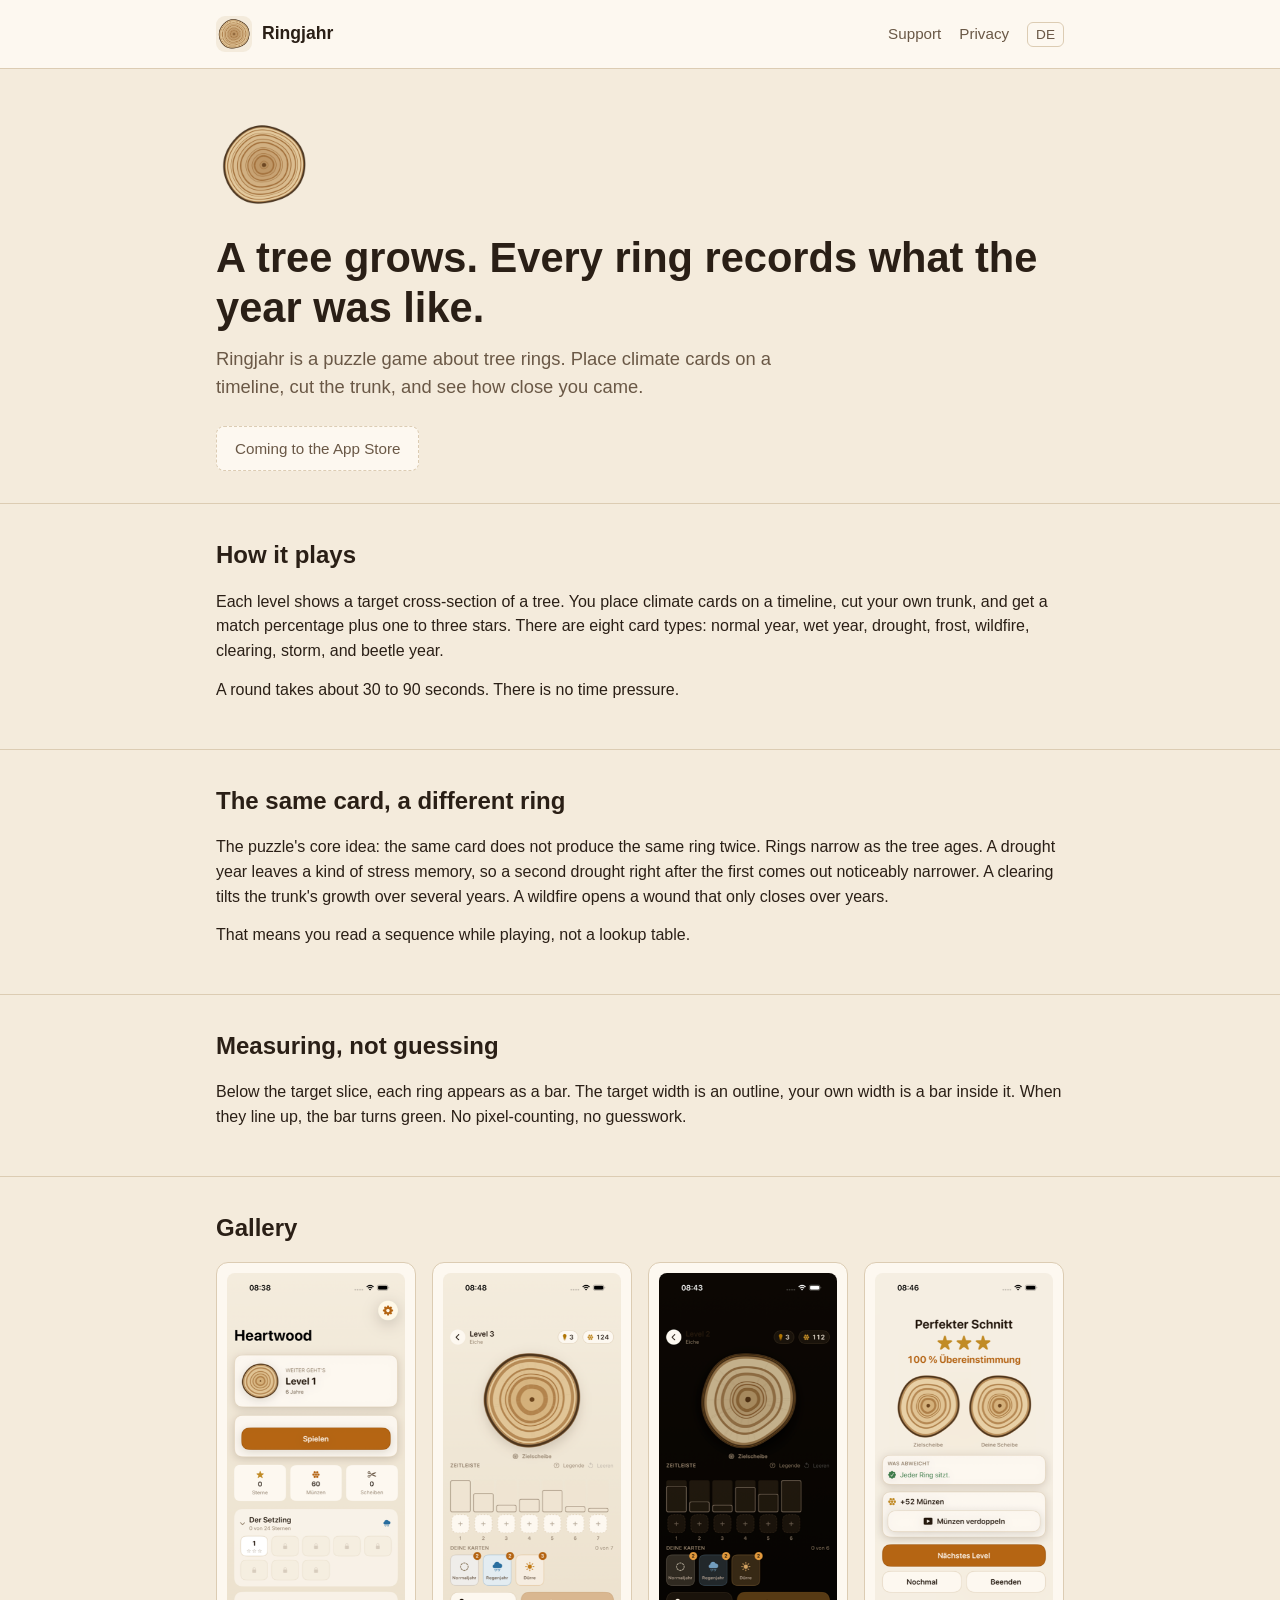
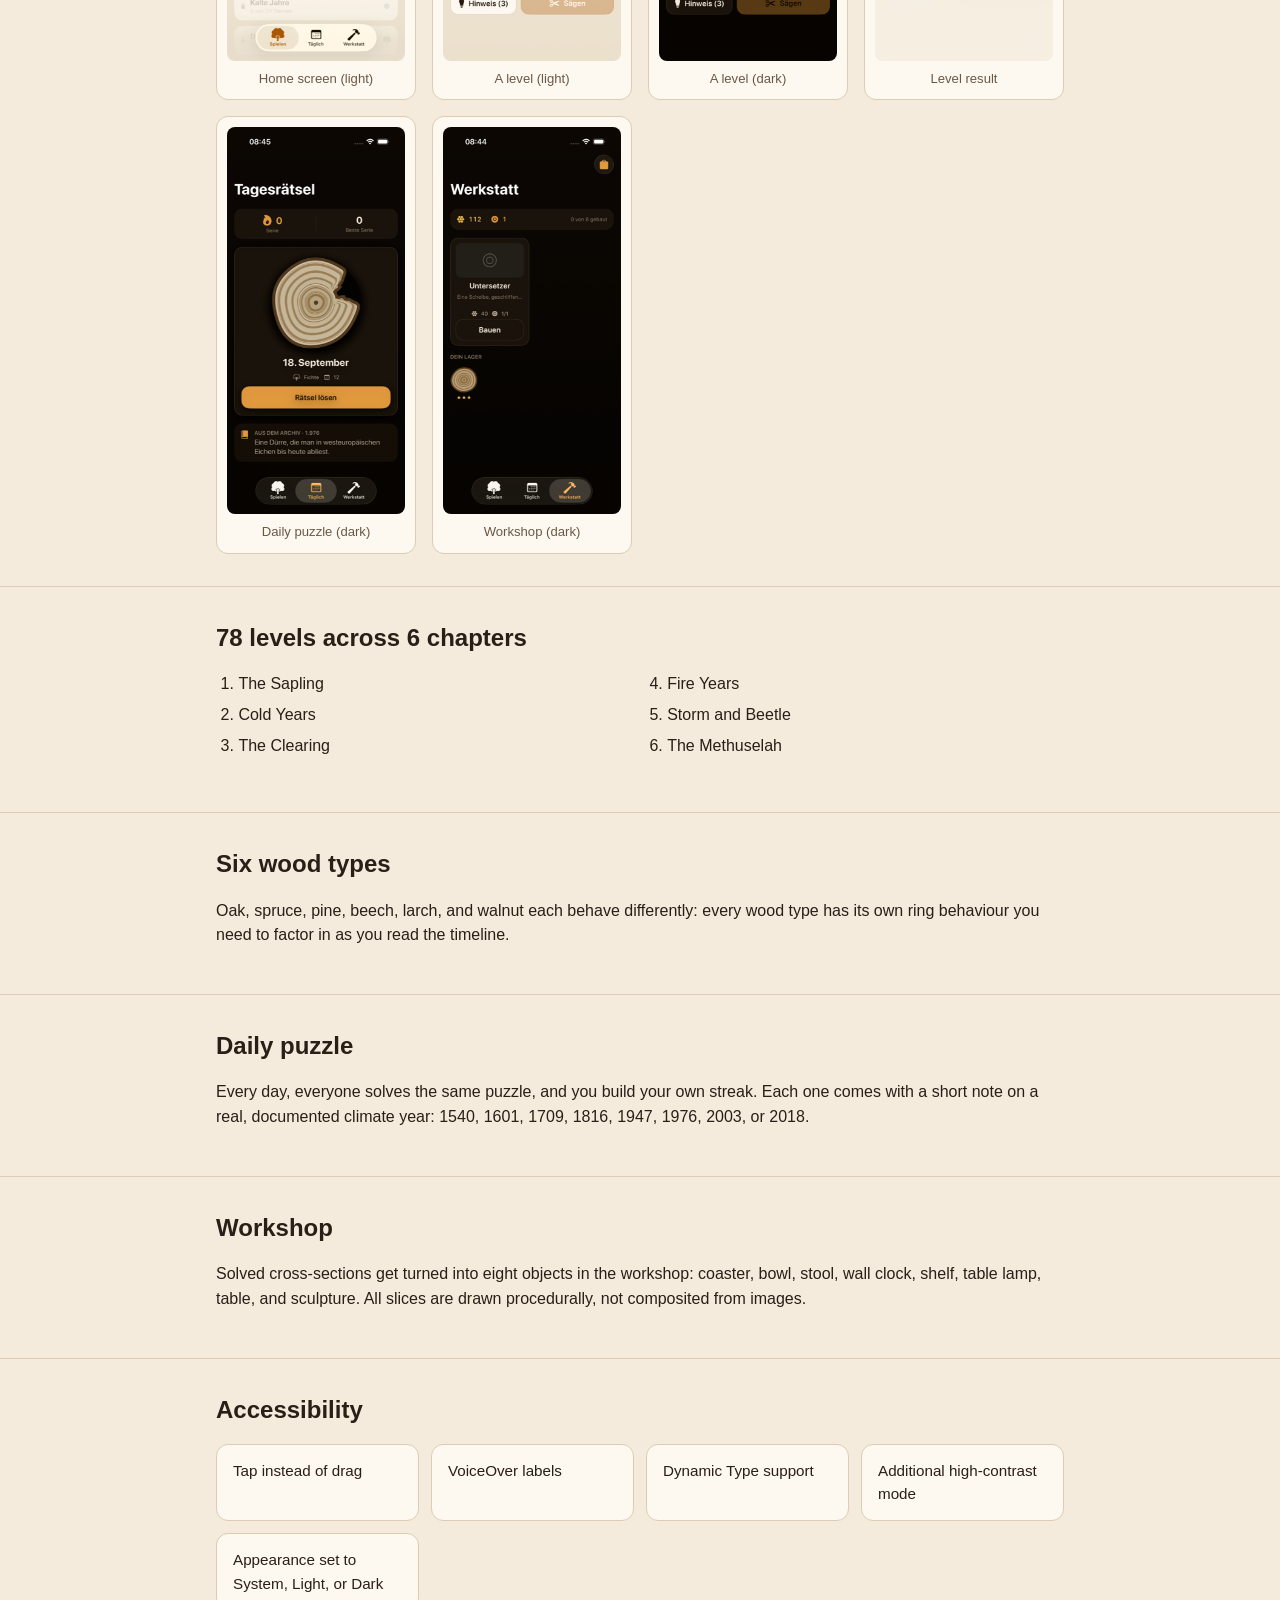
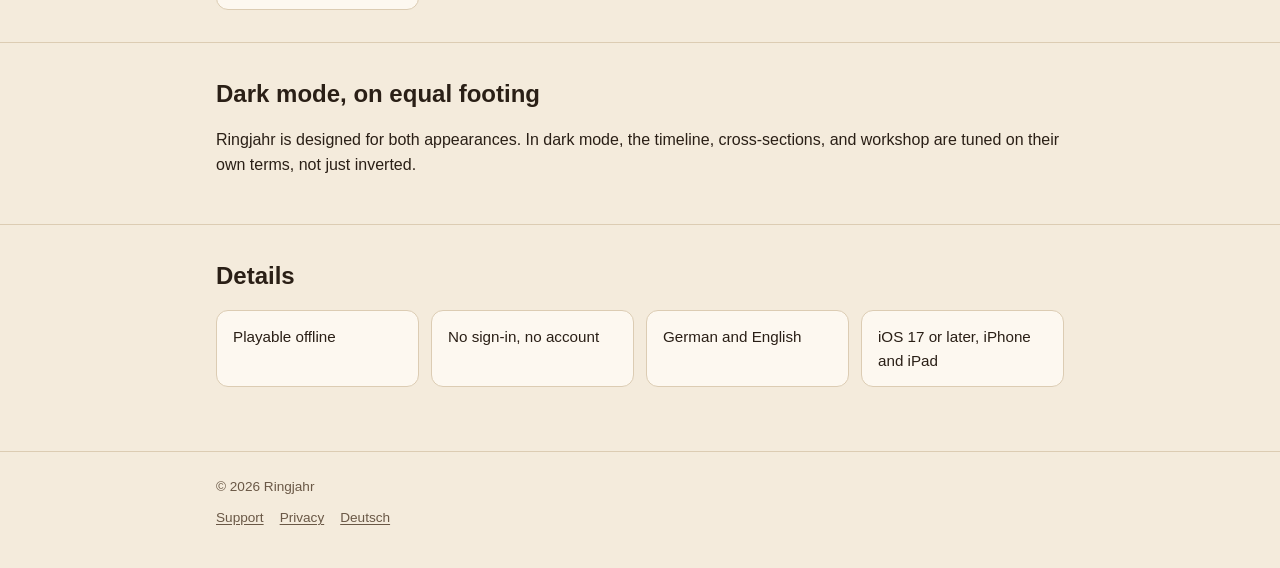
==== en/index.html @ 895d6e55 "Kanonische URLs auf die tatsächliche Domain GitHub Pages liefert dieses Projekt unter der für das Ko" ====
<!DOCTYPE html>
<html lang="en">
<head>
<meta charset="UTF-8">
<meta name="viewport" content="width=device-width, initial-scale=1">
<title>Ringjahr – a puzzle game about tree rings</title>
<meta name="description" content="Ringjahr is a quiet puzzle game for iPhone and iPad: place climate cards on a timeline, cut the trunk, and see how close you got to the target rings.">
<link rel="canonical" href="https://minh.systems/Ringjahr/en/">
<link rel="alternate" hreflang="en" href="https://minh.systems/Ringjahr/en/">
<link rel="alternate" hreflang="de" href="https://minh.systems/Ringjahr/">
<link rel="alternate" hreflang="x-default" href="https://minh.systems/Ringjahr/">
<meta property="og:type" content="website">
<meta property="og:title" content="Ringjahr – a puzzle game about tree rings">
<meta property="og:description" content="Place climate cards on a timeline, cut the trunk, match the rings. 78 levels, 6 wood types, no time pressure.">
<meta property="og:url" content="https://minh.systems/Ringjahr/en/">
<meta property="og:image" content="https://minh.systems/Ringjahr/assets/icon.png">
<meta property="og:locale" content="en_US">
<link rel="icon" href="../assets/icon.png">
<link rel="stylesheet" href="../styles.css">
</head>
<body>
<header class="site-header">
  <div class="container">
    <a class="brand" href="index.html">
      <img src="../assets/icon.png" alt="" width="36" height="36">
      Ringjahr
    </a>
    <nav class="main-nav">
      <a href="support.html">Support</a>
      <a href="privacy.html">Privacy</a>
      <span class="lang-switch"><a href="../index.html">DE</a></span>
    </nav>
  </div>
</header>

<main>
  <section class="hero">
    <div class="container">
      <img class="hero-icon" src="../assets/icon.png" alt="Ringjahr app icon" width="96" height="96">
      <h1>A tree grows. Every ring records what the year was like.</h1>
      <p class="tagline">Ringjahr is a puzzle game about tree rings. Place climate cards on a timeline, cut the trunk, and see how close you came.</p>
      <span class="store-badge-pending">Coming to the App Store</span>
    </div>
  </section>

  <section>
    <div class="container">
      <h2>How it plays</h2>
      <p>Each level shows a target cross-section of a tree. You place climate cards on a timeline, cut your own trunk, and get a match percentage plus one to three stars. There are eight card types: normal year, wet year, drought, frost, wildfire, clearing, storm, and beetle year.</p>
      <p>A round takes about 30 to 90 seconds. There is no time pressure.</p>
    </div>
  </section>

  <section>
    <div class="container">
      <h2>The same card, a different ring</h2>
      <p>The puzzle's core idea: the same card does not produce the same ring twice. Rings narrow as the tree ages. A drought year leaves a kind of stress memory, so a second drought right after the first comes out noticeably narrower. A clearing tilts the trunk's growth over several years. A wildfire opens a wound that only closes over years.</p>
      <p>That means you read a sequence while playing, not a lookup table.</p>
    </div>
  </section>

  <section>
    <div class="container">
      <h2>Measuring, not guessing</h2>
      <p>Below the target slice, each ring appears as a bar. The target width is an outline, your own width is a bar inside it. When they line up, the bar turns green. No pixel-counting, no guesswork.</p>
    </div>
  </section>

  <section>
    <div class="container">
      <h2>Gallery</h2>
      <div class="gallery">
        <figure>
          <img src="../assets/screen-home-light.png" alt="Ringjahr home screen in light appearance, showing the chapter overview" loading="lazy">
          <figcaption>Home screen (light)</figcaption>
        </figure>
        <figure>
          <img src="../assets/screen-game-light.png" alt="Gameplay screen in light appearance: target slice and timeline with climate cards" loading="lazy">
          <figcaption>A level (light)</figcaption>
        </figure>
        <figure>
          <img src="../assets/screen-game-dark.png" alt="The same gameplay screen in dark appearance" loading="lazy">
          <figcaption>A level (dark)</figcaption>
        </figure>
        <figure>
          <img src="../assets/screen-result-light.png" alt="Result screen showing match percentage and stars" loading="lazy">
          <figcaption>Level result</figcaption>
        </figure>
        <figure>
          <img src="../assets/screen-daily-dark.png" alt="Daily puzzle screen in dark appearance with streak counter" loading="lazy">
          <figcaption>Daily puzzle (dark)</figcaption>
        </figure>
        <figure>
          <img src="../assets/screen-workshop-dark.png" alt="Workshop screen in dark appearance showing crafted wooden objects" loading="lazy">
          <figcaption>Workshop (dark)</figcaption>
        </figure>
      </div>
    </div>
  </section>

  <section>
    <div class="container">
      <h2>78 levels across 6 chapters</h2>
      <ol class="chapter-list">
        <li>The Sapling</li>
        <li>Cold Years</li>
        <li>The Clearing</li>
        <li>Fire Years</li>
        <li>Storm and Beetle</li>
        <li>The Methuselah</li>
      </ol>
    </div>
  </section>

  <section>
    <div class="container">
      <h2>Six wood types</h2>
      <p>Oak, spruce, pine, beech, larch, and walnut each behave differently: every wood type has its own ring behaviour you need to factor in as you read the timeline.</p>
    </div>
  </section>

  <section>
    <div class="container">
      <h2>Daily puzzle</h2>
      <p>Every day, everyone solves the same puzzle, and you build your own streak. Each one comes with a short note on a real, documented climate year: 1540, 1601, 1709, 1816, 1947, 1976, 2003, or 2018.</p>
    </div>
  </section>

  <section>
    <div class="container">
      <h2>Workshop</h2>
      <p>Solved cross-sections get turned into eight objects in the workshop: coaster, bowl, stool, wall clock, shelf, table lamp, table, and sculpture. All slices are drawn procedurally, not composited from images.</p>
    </div>
  </section>

  <section>
    <div class="container">
      <h2>Accessibility</h2>
      <ul class="card-list">
        <li>Tap instead of drag</li>
        <li>VoiceOver labels</li>
        <li>Dynamic Type support</li>
        <li>Additional high-contrast mode</li>
        <li>Appearance set to System, Light, or Dark</li>
      </ul>
    </div>
  </section>

  <section>
    <div class="container">
      <h2>Dark mode, on equal footing</h2>
      <p>Ringjahr is designed for both appearances. In dark mode, the timeline, cross-sections, and workshop are tuned on their own terms, not just inverted.</p>
    </div>
  </section>

  <section>
    <div class="container">
      <h2>Details</h2>
      <ul class="card-list">
        <li>Playable offline</li>
        <li>No sign-in, no account</li>
        <li>German and English</li>
        <li>iOS 17 or later, iPhone and iPad</li>
      </ul>
    </div>
  </section>
</main>

<footer class="site-footer">
  <div class="container">
    <div>© 2026 Ringjahr</div>
    <nav>
      <a href="support.html">Support</a>
      <a href="privacy.html">Privacy</a>
      <a href="../index.html">Deutsch</a>
    </nav>
  </div>
</footer>
</body>
</html>
---- styles.css ----
/* Ringjahr – gemeinsames Stylesheet für alle Sprachfassungen */

:root {
  --color-bg: #F4EBDC;
  --color-surface: #FDF8F0;
  --color-text: #2A1F16;
  --color-text-secondary: #6A5846;
  --color-accent: #B4651A;
  --color-border: #DCCCB3;

  --font-sans: -apple-system, BlinkMacSystemFont, "Segoe UI", Roboto, sans-serif;
  --max-width: 880px;
  --radius: 12px;
}

@media (prefers-color-scheme: dark) {
  :root {
    --color-bg: #14100B;
    --color-surface: #201A13;
    --color-text: #F3E9DA;
    --color-text-secondary: #B5A392;
    --color-accent: #E0983F;
    --color-border: #3B3025;
  }
}

* {
  box-sizing: border-box;
}

html {
  -webkit-text-size-adjust: 100%;
}

body {
  margin: 0;
  padding: 0;
  background-color: var(--color-bg);
  color: var(--color-text);
  font-family: var(--font-sans);
  line-height: 1.55;
  overflow-x: hidden;
}

img {
  max-width: 100%;
  display: block;
}

a {
  color: var(--color-accent);
  text-decoration: underline;
  text-underline-offset: 2px;
}

a:hover {
  text-decoration: none;
}

.container {
  max-width: var(--max-width);
  margin: 0 auto;
  padding: 0 16px;
}

/* Kopfzeile */

.site-header {
  border-bottom: 1px solid var(--color-border);
  background-color: var(--color-surface);
}

.site-header .container {
  display: flex;
  align-items: center;
  justify-content: space-between;
  flex-wrap: wrap;
  gap: 12px;
  padding-top: 16px;
  padding-bottom: 16px;
}

.brand {
  display: flex;
  align-items: center;
  gap: 10px;
  text-decoration: none;
  color: var(--color-text);
  font-weight: 600;
  font-size: 1.1rem;
}

.brand img {
  width: 36px;
  height: 36px;
  border-radius: 9px;
}

.main-nav {
  display: flex;
  align-items: center;
  gap: 18px;
  flex-wrap: wrap;
  font-size: 0.95rem;
}

.main-nav a {
  color: var(--color-text-secondary);
  text-decoration: none;
}

.main-nav a:hover {
  color: var(--color-accent);
  text-decoration: underline;
}

.lang-switch a {
  color: var(--color-text-secondary);
  text-decoration: none;
  border: 1px solid var(--color-border);
  border-radius: 6px;
  padding: 4px 8px;
  font-size: 0.85rem;
}

.lang-switch a:hover {
  color: var(--color-accent);
  border-color: var(--color-accent);
}

/* Hero */

.hero {
  padding: 48px 0 32px;
}

.hero h1 {
  font-size: clamp(1.8rem, 5vw, 2.6rem);
  margin: 0 0 12px;
  line-height: 1.2;
}

.hero .tagline {
  font-size: 1.15rem;
  color: var(--color-text-secondary);
  margin: 0 0 24px;
  max-width: 60ch;
}

.hero-icon {
  width: 96px;
  height: 96px;
  border-radius: 22px;
  margin-bottom: 20px;
}

/* Badge / Platzhalter-Hinweis statt App-Store-Button */

.store-badge-pending {
  display: inline-block;
  padding: 10px 18px;
  border: 1px dashed var(--color-border);
  border-radius: 8px;
  color: var(--color-text-secondary);
  font-size: 0.95rem;
  background-color: var(--color-surface);
}

/* Abschnitte */

section {
  padding: 32px 0;
  border-top: 1px solid var(--color-border);
}

section:first-of-type {
  border-top: none;
}

h2 {
  font-size: 1.5rem;
  margin: 0 0 16px;
}

h3 {
  font-size: 1.1rem;
  margin: 0 0 8px;
}

p {
  margin: 0 0 14px;
}

/* Karten / Listen */

.card {
  background-color: var(--color-surface);
  border: 1px solid var(--color-border);
  border-radius: var(--radius);
  padding: 18px 20px;
}

.grid {
  display: grid;
  grid-template-columns: repeat(auto-fit, minmax(220px, 1fr));
  gap: 16px;
}

.card-list {
  list-style: none;
  margin: 0;
  padding: 0;
  display: grid;
  grid-template-columns: repeat(auto-fit, minmax(200px, 1fr));
  gap: 12px;
}

.card-list li {
  background-color: var(--color-surface);
  border: 1px solid var(--color-border);
  border-radius: var(--radius);
  padding: 14px 16px;
  font-size: 0.95rem;
}

.plain-list {
  padding-left: 1.2em;
}

.plain-list li {
  margin-bottom: 8px;
}

/* Galerie */

.gallery {
  display: grid;
  grid-template-columns: repeat(auto-fill, minmax(160px, 1fr));
  gap: 16px;
}

.gallery figure {
  margin: 0;
  background-color: var(--color-surface);
  border: 1px solid var(--color-border);
  border-radius: var(--radius);
  padding: 10px;
}

.gallery img {
  width: 100%;
  max-width: 280px;
  margin: 0 auto;
  border-radius: 8px;
}

.gallery figcaption {
  margin-top: 8px;
  font-size: 0.82rem;
  color: var(--color-text-secondary);
  text-align: center;
}

/* Kapitel-Liste */

.chapter-list {
  list-style: decimal;
  padding-left: 1.4em;
  columns: 2;
  column-gap: 32px;
}

.chapter-list li {
  margin-bottom: 6px;
  break-inside: avoid;
}

@media (max-width: 480px) {
  .chapter-list {
    columns: 1;
  }
}

/* Hinweisboxen */

.notice {
  background-color: var(--color-surface);
  border: 1px solid var(--color-accent);
  border-radius: var(--radius);
  padding: 14px 16px;
  font-size: 0.92rem;
  color: var(--color-text-secondary);
}

/* FAQ */

.faq-item {
  margin-bottom: 22px;
}

.faq-item h3 {
  color: var(--color-text);
}

/* Fußzeile */

.site-footer {
  border-top: 1px solid var(--color-border);
  margin-top: 32px;
  padding: 24px 0 40px;
  color: var(--color-text-secondary);
  font-size: 0.85rem;
}

.site-footer a {
  color: var(--color-text-secondary);
}

.site-footer nav {
  display: flex;
  gap: 16px;
  flex-wrap: wrap;
  margin-top: 10px;
}

/* Rechtstext-Seiten (Datenschutz, Support) */

.legal h2 {
  margin-top: 8px;
}

.legal section {
  padding: 24px 0;
}

.back-link {
  display: inline-block;
  margin-bottom: 24px;
  font-size: 0.9rem;
}

@media (max-width: 600px) {
  .hero {
    padding: 32px 0 24px;
  }
}
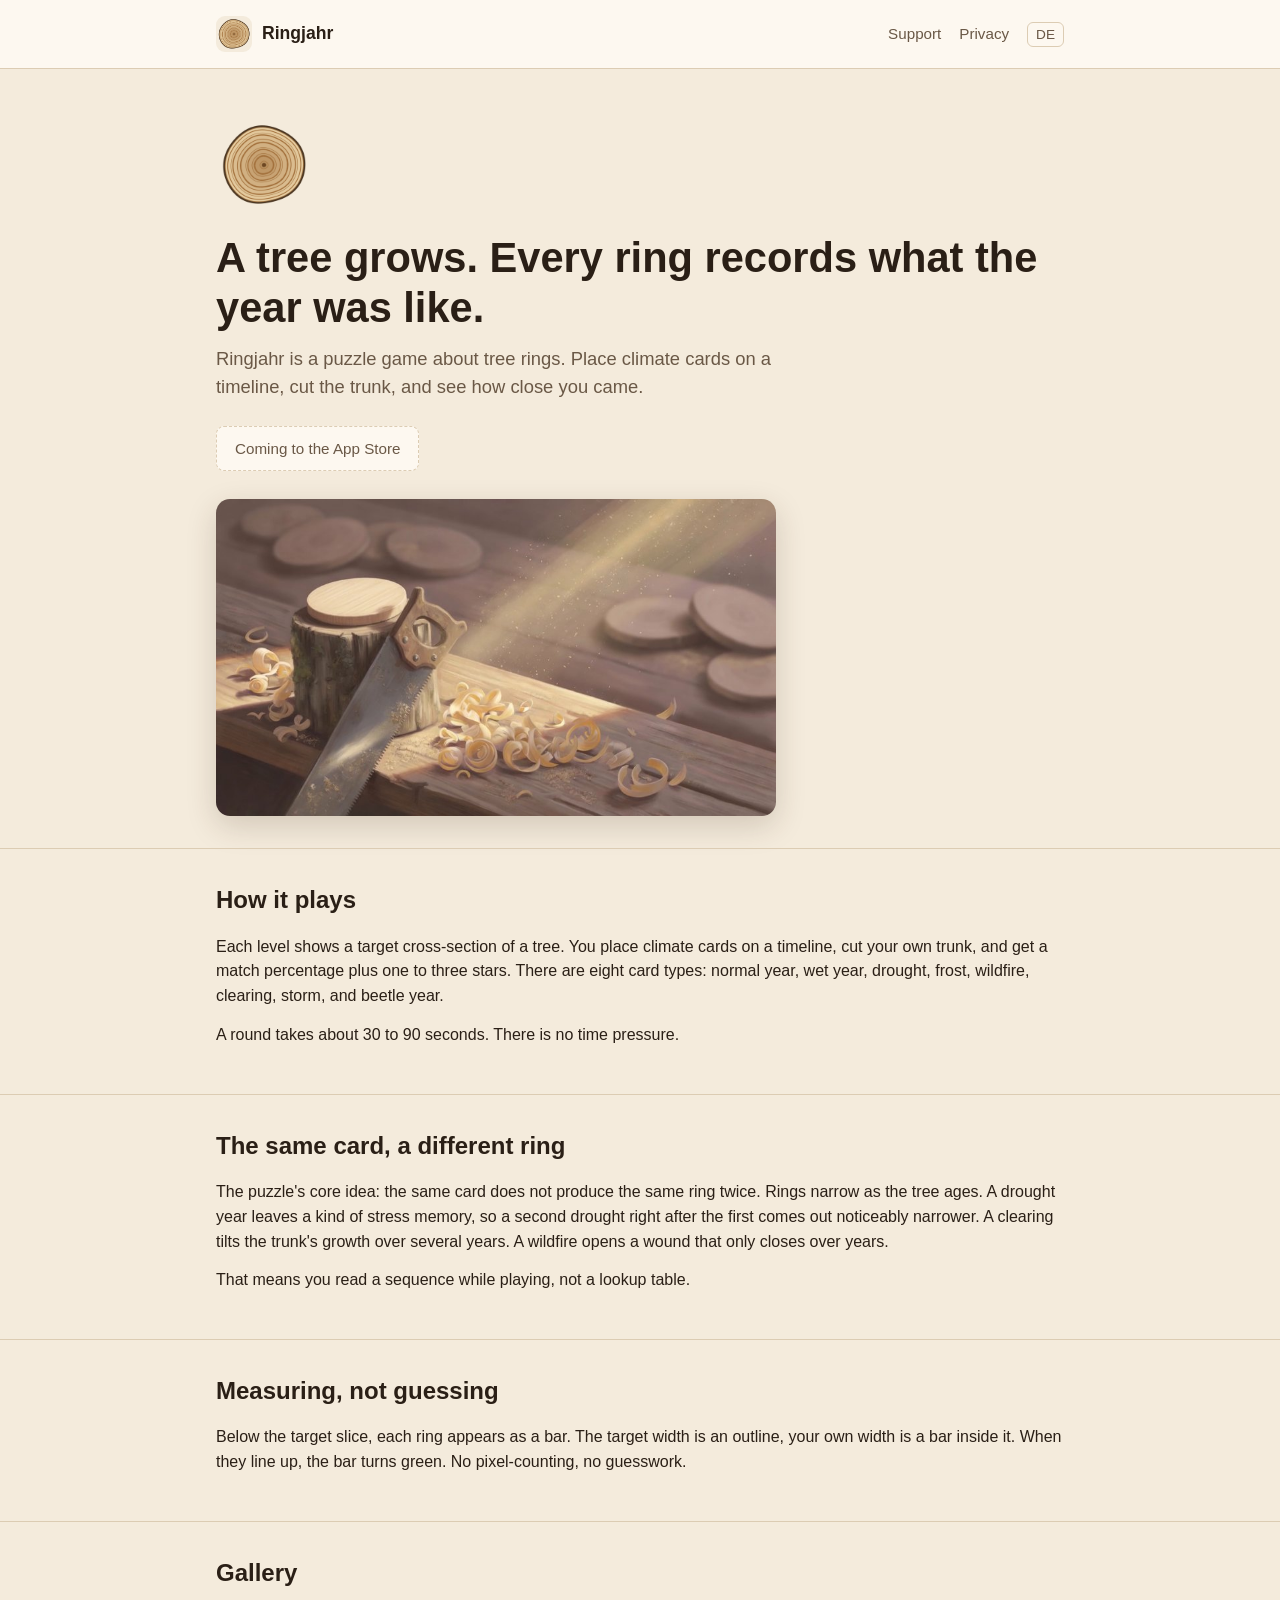
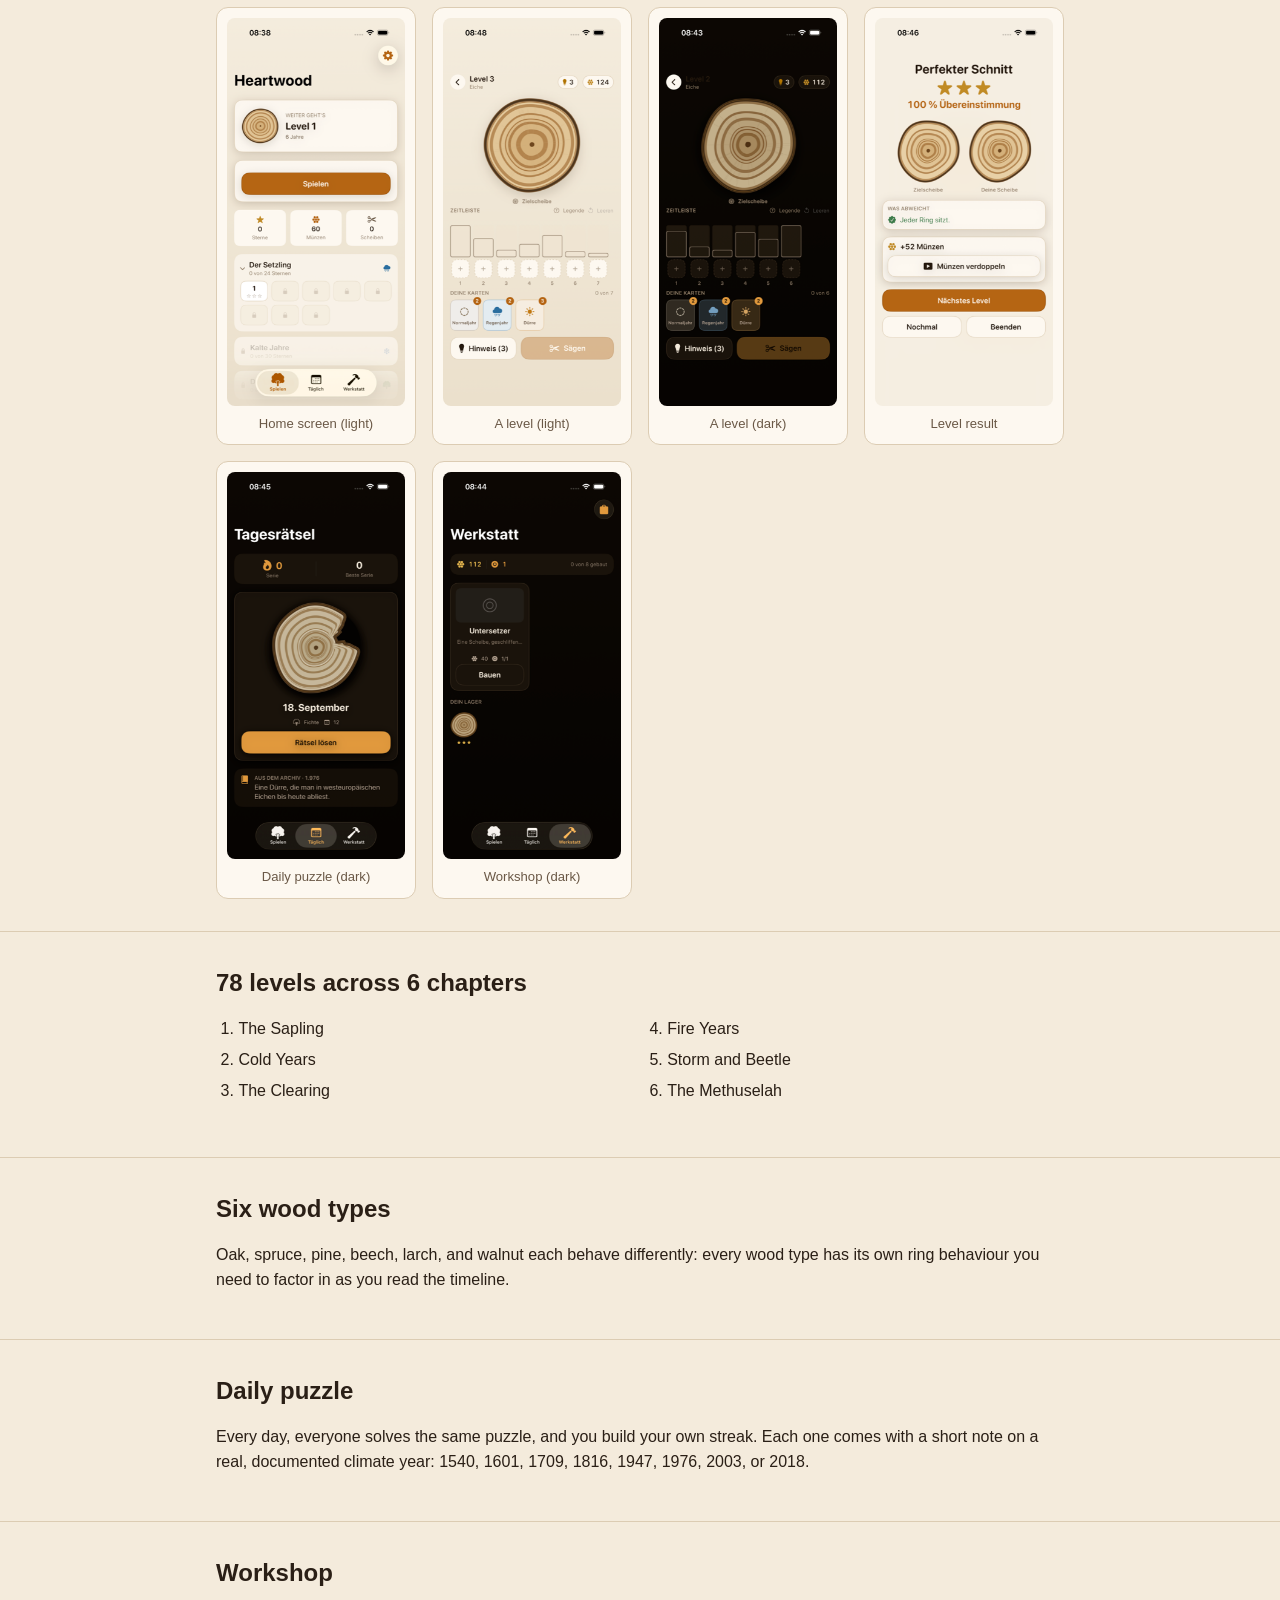
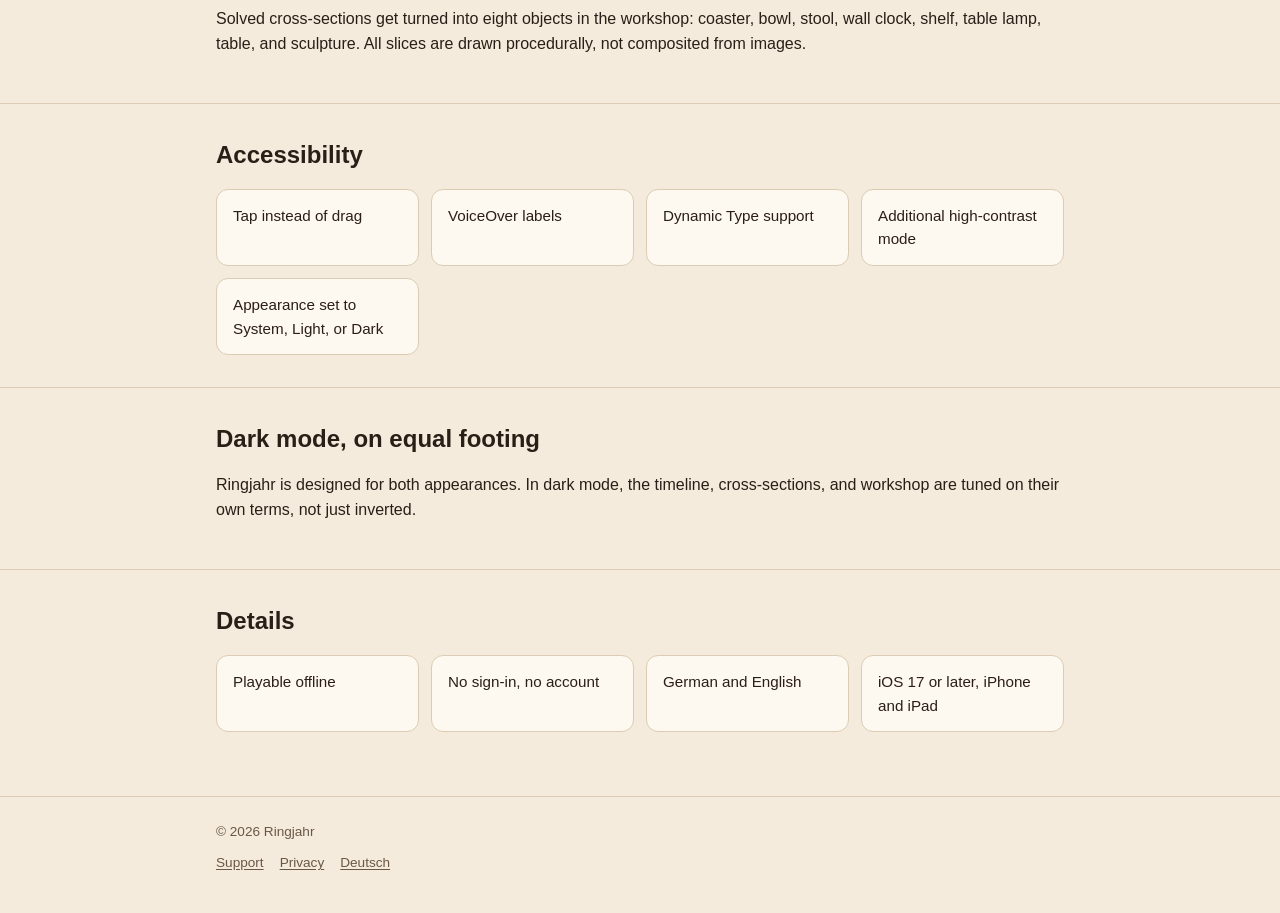
==== commit 2a83dba8: "Werkstatt-Loop im Kopfbereich" ====
--- a/en/index.html
+++ b/en/index.html
@@ -40,6 +40,11 @@
       <h1>A tree grows. Every ring records what the year was like.</h1>
       <p class="tagline">Ringjahr is a puzzle game about tree rings. Place climate cards on a timeline, cut the trunk, and see how close you came.</p>
       <span class="store-badge-pending">Coming to the App Store</span>
+      <figure class="hero-clip">
+        <video src="../assets/hero.mp4" poster="../assets/hero-poster.jpg"
+               autoplay muted loop playsinline preload="metadata"
+               aria-label="A hand saw resting against a short log on a workbench, with shavings and wood discs lying beside it."></video>
+      </figure>
     </div>
   </section>
 
--- a/styles.css
+++ b/styles.css
@@ -1,6 +1,7 @@
 /* Ringjahr – gemeinsames Stylesheet für alle Sprachfassungen */
 
 :root {
+  --hero-poster: url('assets/hero-poster.jpg');
   --color-bg: #F4EBDC;
   --color-surface: #FDF8F0;
   --color-text: #2A1F16;
@@ -154,6 +155,34 @@
   margin-bottom: 20px;
 }
 
+.hero-clip {
+  margin: 28px 0 0;
+  max-width: 560px;
+  border-radius: 14px;
+  overflow: hidden;
+  box-shadow: 0 10px 30px rgba(60, 40, 20, 0.18);
+}
+
+.hero-clip video {
+  display: block;
+  width: 100%;
+  height: auto;
+}
+
+/* A loop that plays itself is decoration, and decoration has to stop when the
+   reader has asked for less motion. The poster frame stays. */
+@media (prefers-reduced-motion: reduce) {
+  .hero-clip video {
+    display: none;
+  }
+
+  .hero-clip {
+    background-image: var(--hero-poster);
+    background-size: cover;
+    aspect-ratio: 848 / 480;
+  }
+}
+
 /* Badge / Platzhalter-Hinweis statt App-Store-Button */
 
 .store-badge-pending {
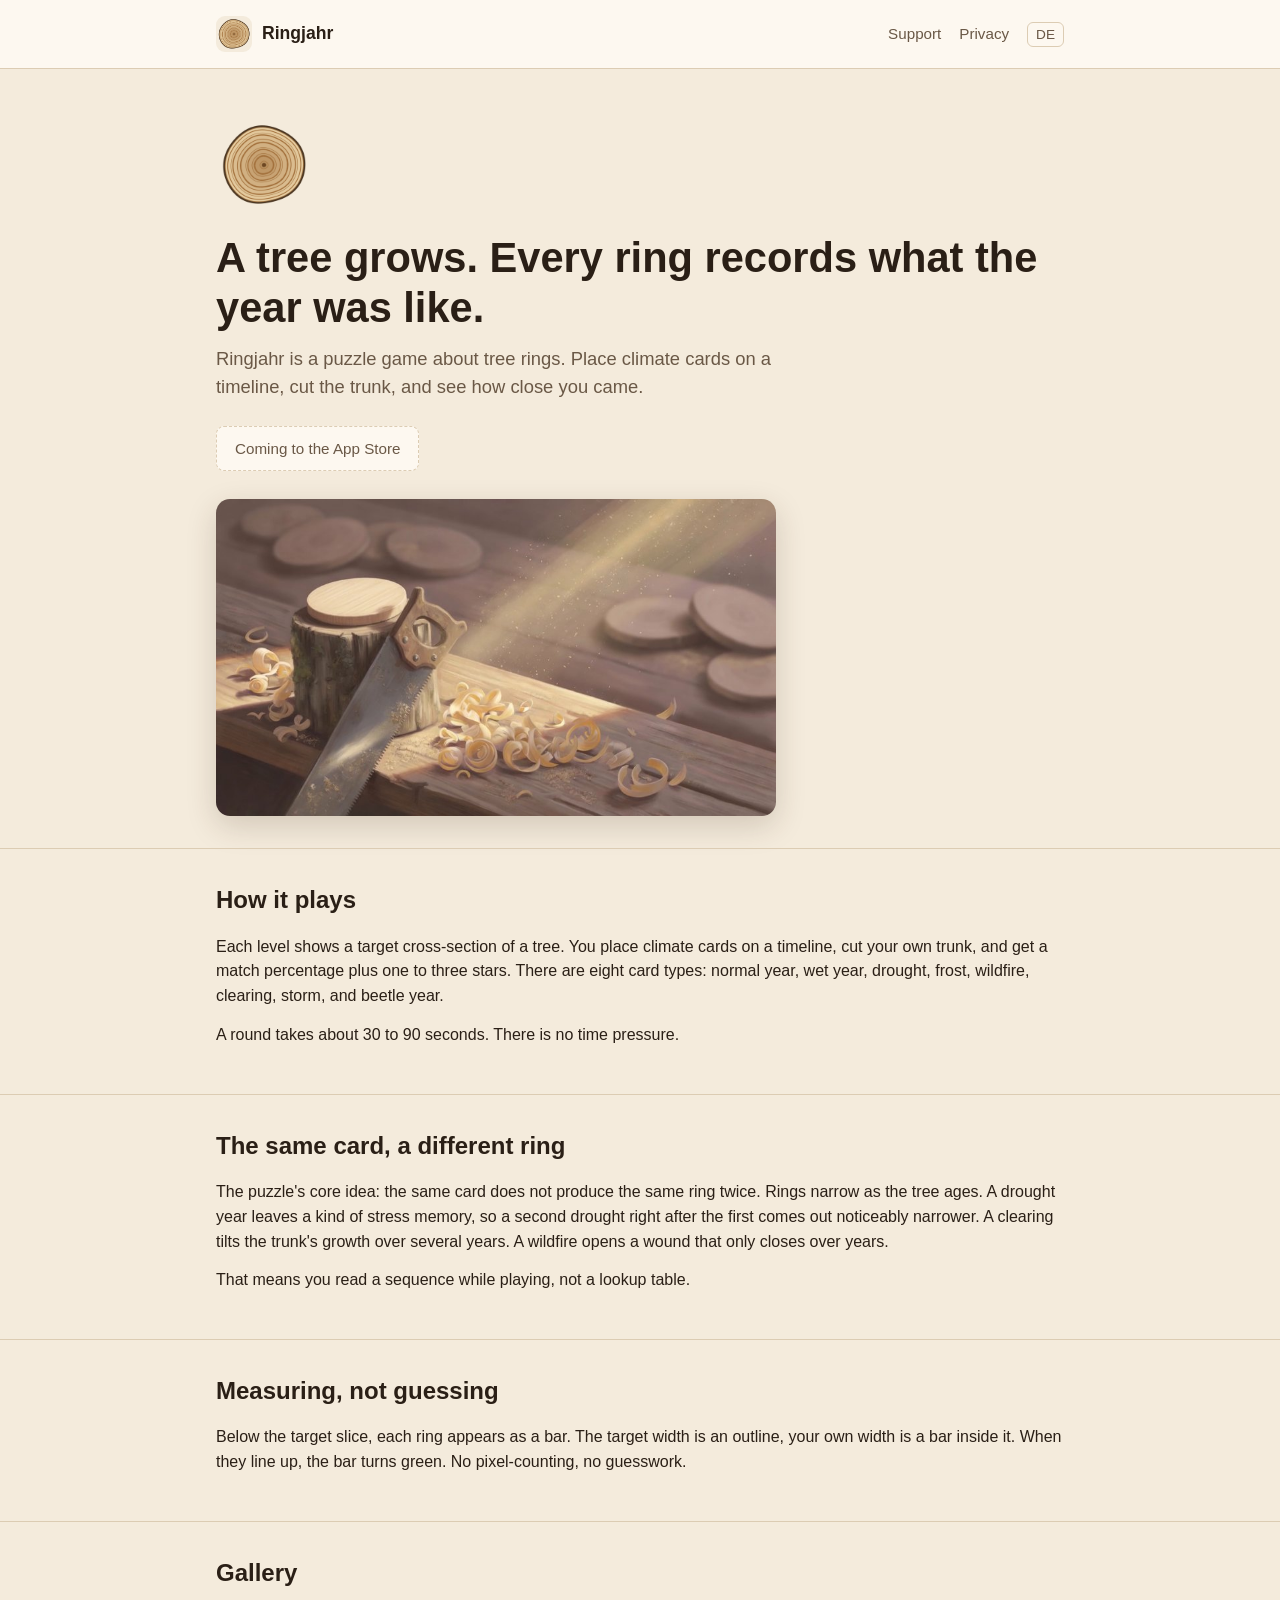
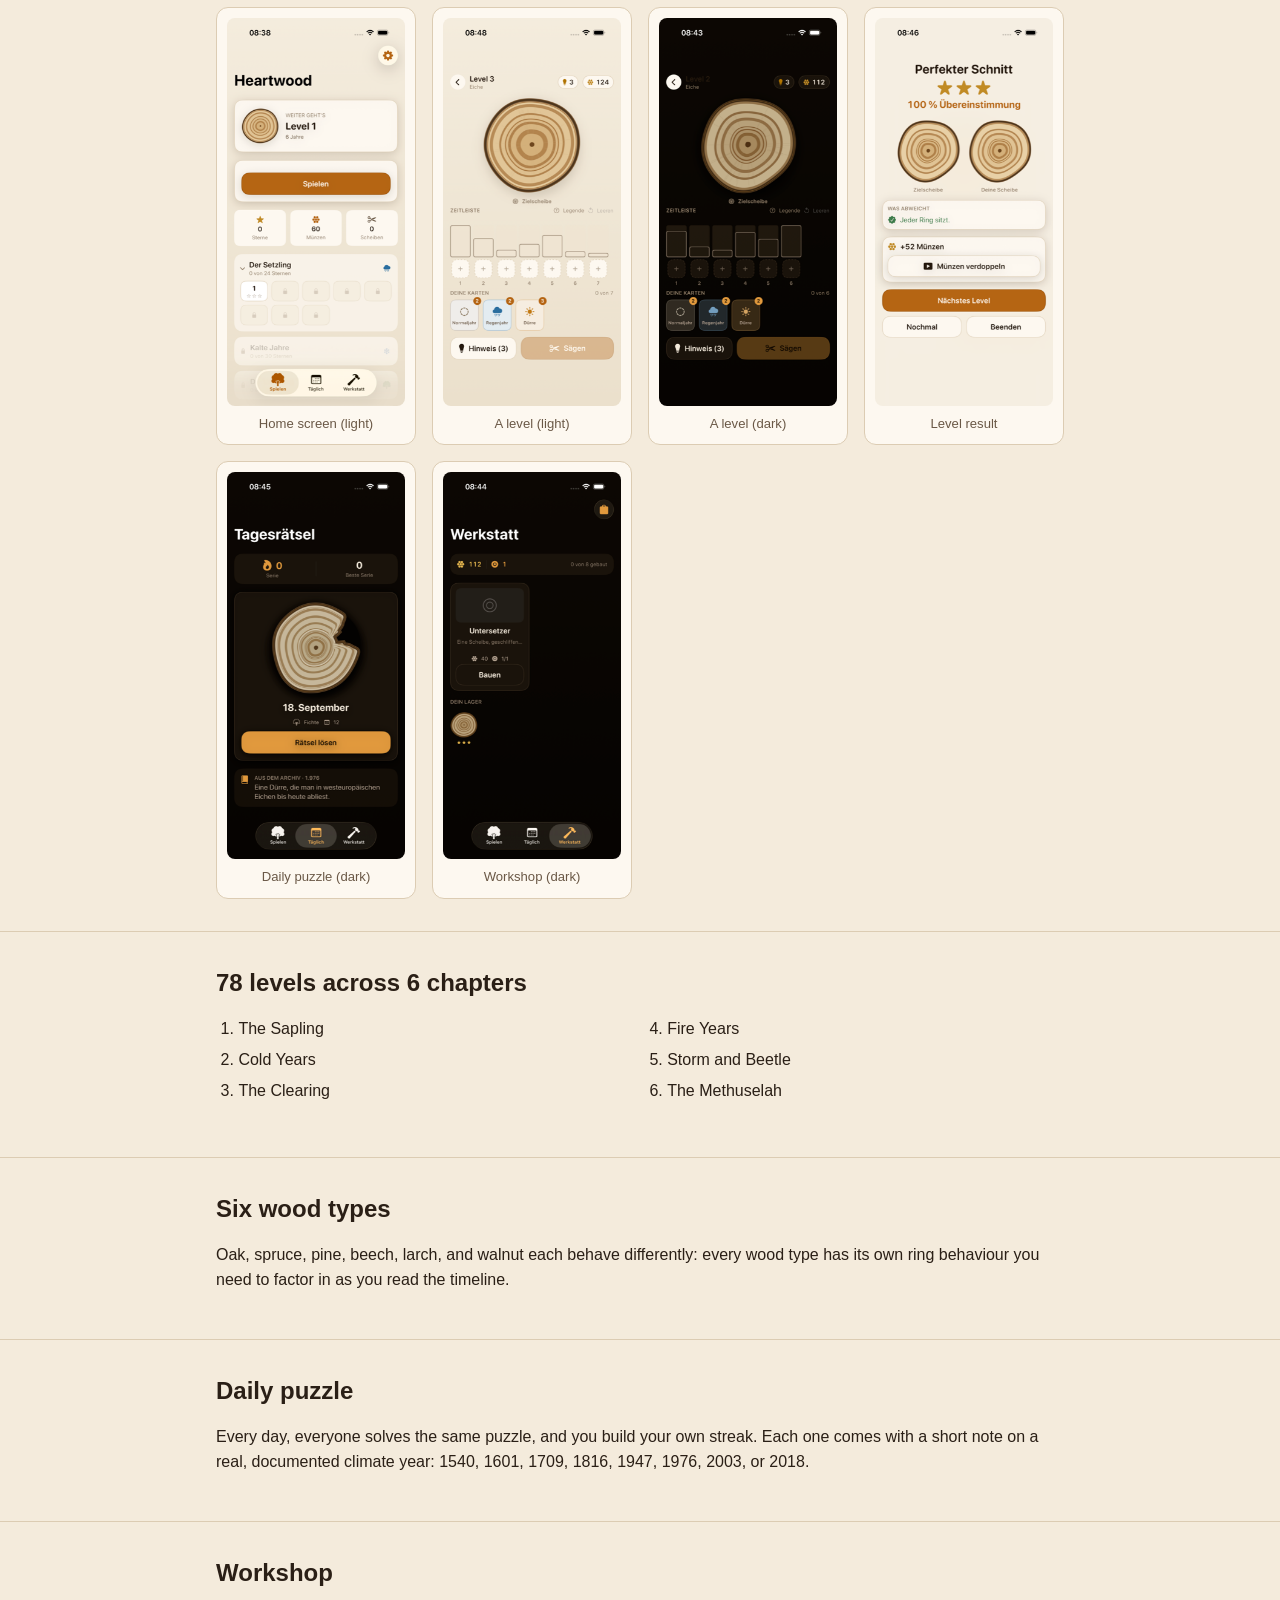
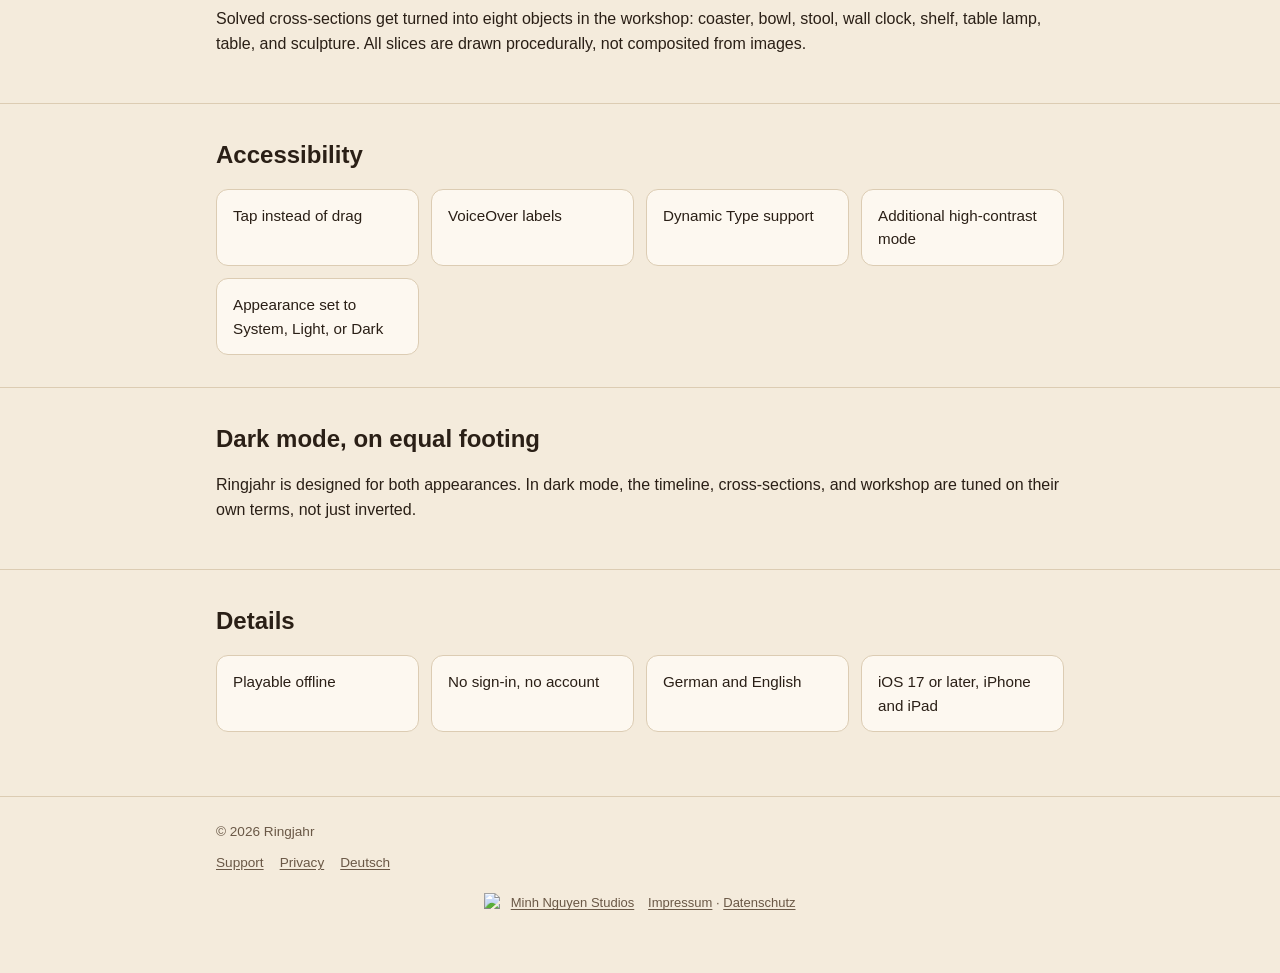
==== commit 5eb2347e: "Footer: Minh Nguyen Studios logo, Impressum und Datenschutz verlinken" ====
--- a/en/index.html
+++ b/en/index.html
@@ -42,7 +42,7 @@
       <span class="store-badge-pending">Coming to the App Store</span>
       <figure class="hero-clip">
         <video src="../assets/hero.mp4" poster="../assets/hero-poster.jpg"
-               autoplay muted loop playsinline preload="metadata"
+               autoplay muted loop playsinline preload="auto"
                aria-label="A hand saw resting against a short log on a workbench, with shavings and wood discs lying beside it."></video>
       </figure>
     </div>
@@ -180,6 +180,11 @@
       <a href="../index.html">Deutsch</a>
     </nav>
   </div>
+<!-- Minh Nguyen Studios -->
+<div class="minh-studio" style="clear:both;margin:20px auto 0;text-align:center;font-size:13px;line-height:1.6">
+<a href="https://minh.systems/" aria-label="Minh Nguyen Studios" style="display:inline-block"><picture><source srcset="https://minh.systems/brand/minh_studios_wortmarke_dunkel.svg" media="(prefers-color-scheme: dark)"><img src="https://minh.systems/brand/minh_studios_wortmarke_hell.svg" alt="Minh Nguyen Studios" width="160" height="40" style="display:block;margin:0 auto;width:160px;height:auto;border:0"></picture></a>
+<a href="https://minh.systems/impressum/" style="color:inherit">Impressum</a> · <a href="https://minh.systems/datenschutz/" style="color:inherit">Datenschutz</a>
+</div>
 </footer>
 </body>
 </html>
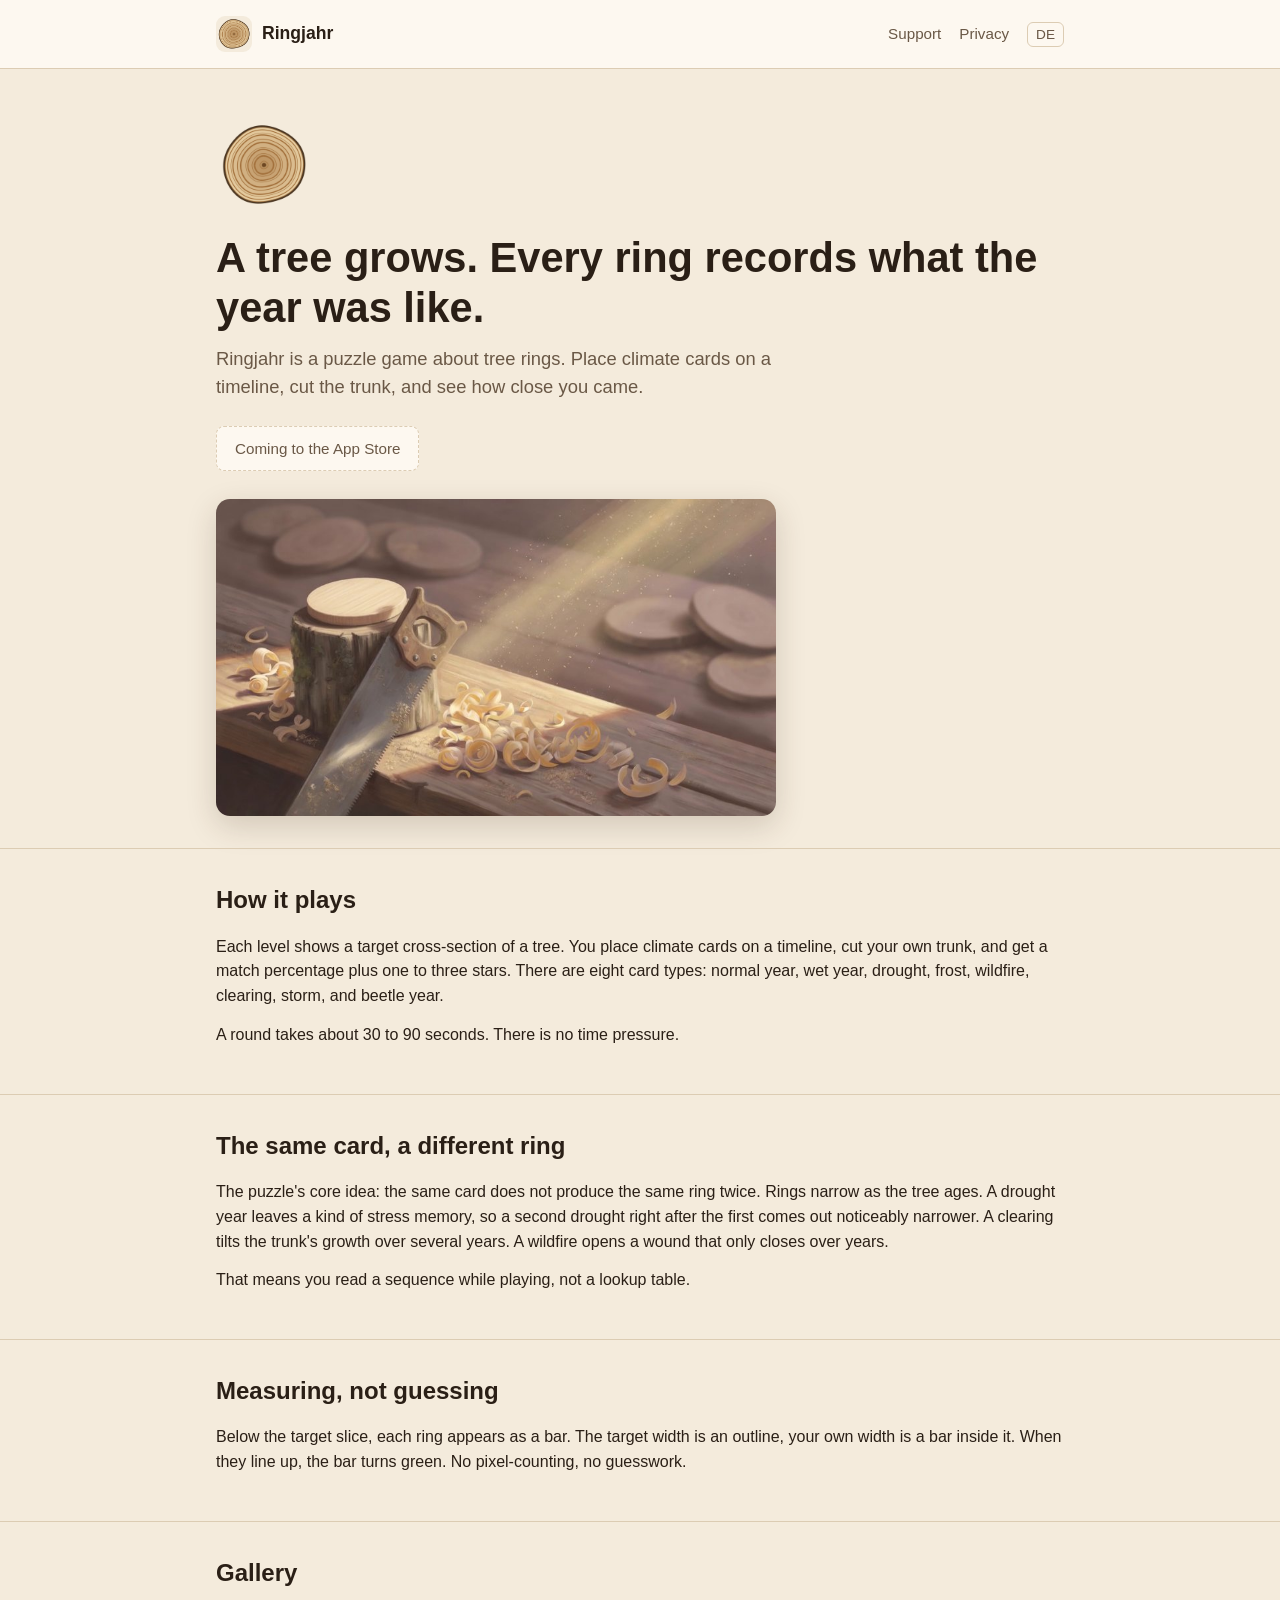
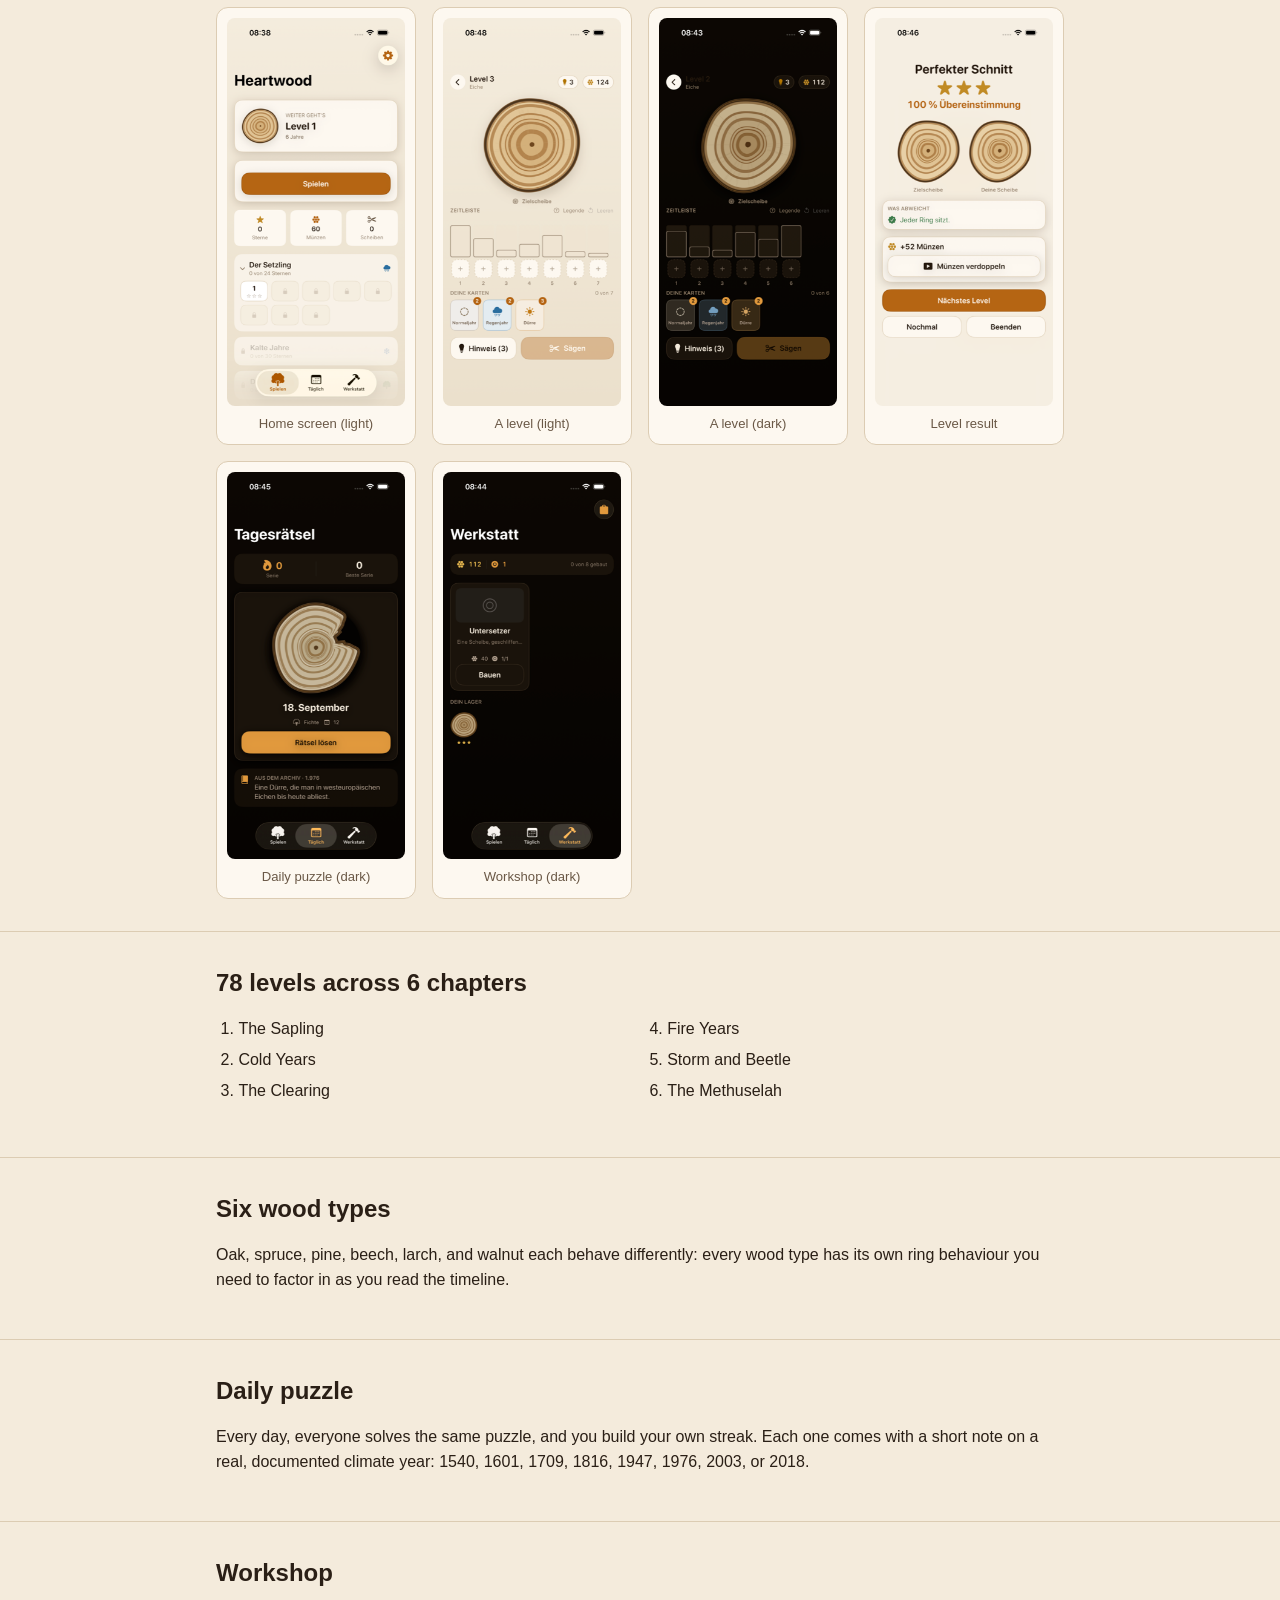
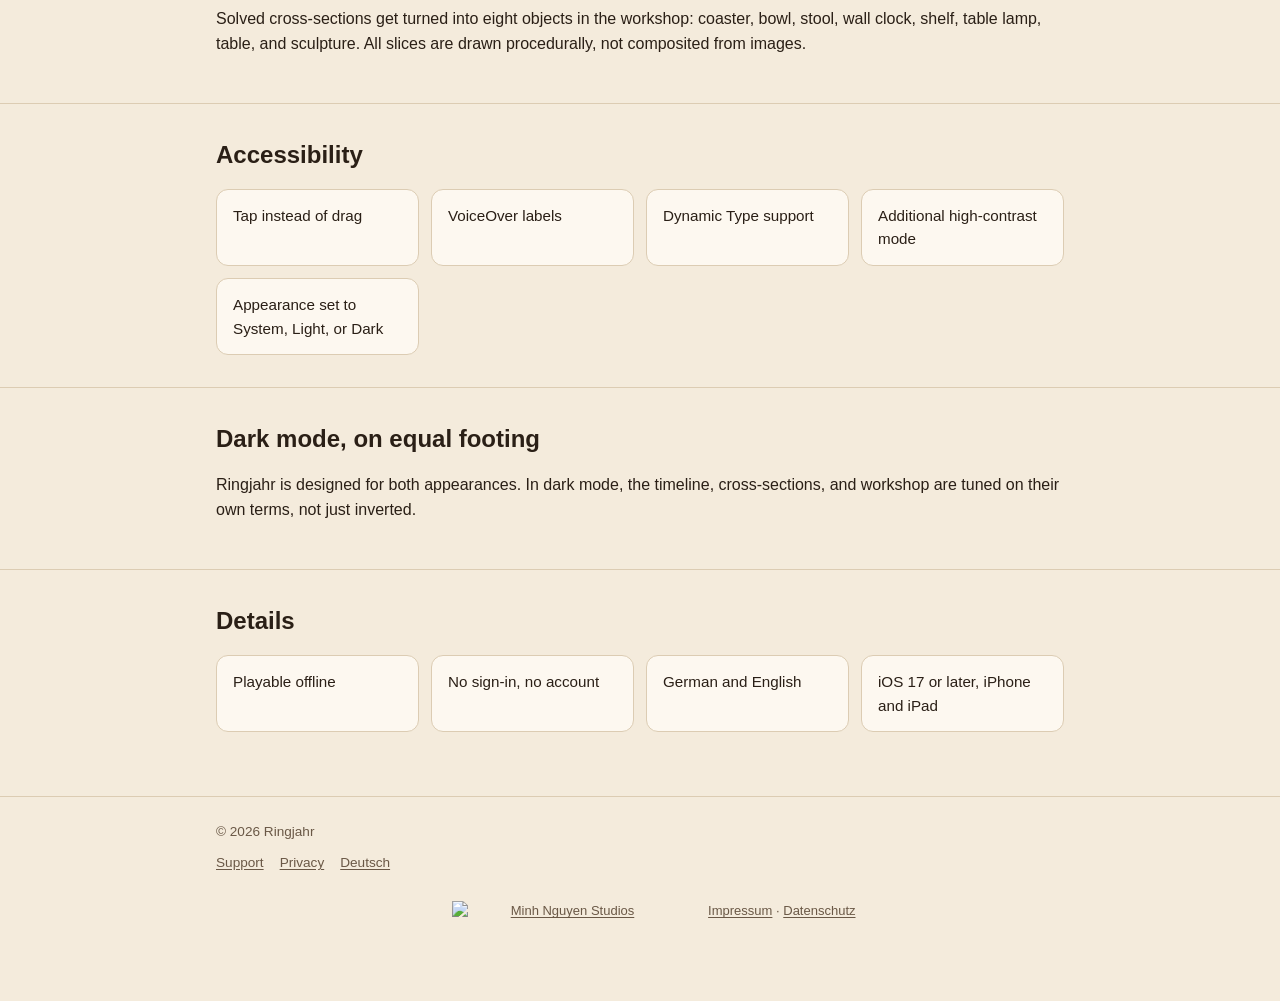
==== commit 6cce8fd0: "Studio-Logo größer und präsenter" ====
--- a/en/index.html
+++ b/en/index.html
@@ -182,7 +182,7 @@
   </div>
 <!-- Minh Nguyen Studios -->
 <div class="minh-studio" style="clear:both;margin:20px auto 0;text-align:center;font-size:13px;line-height:1.6">
-<a href="https://minh.systems/" aria-label="Minh Nguyen Studios" style="display:inline-block"><picture><source srcset="https://minh.systems/brand/minh_studios_wortmarke_dunkel.svg" media="(prefers-color-scheme: dark)"><img src="https://minh.systems/brand/minh_studios_wortmarke_hell.svg" alt="Minh Nguyen Studios" width="160" height="40" style="display:block;margin:0 auto;width:160px;height:auto;border:0"></picture></a>
+<a href="https://minh.systems/" aria-label="Minh Nguyen Studios" style="display:inline-block"><picture><source srcset="https://minh.systems/brand/minh_studios_wortmarke_dunkel.svg" media="(prefers-color-scheme: dark)"><img src="https://minh.systems/brand/minh_studios_wortmarke_hell.svg" alt="Minh Nguyen Studios" width="280" height="70" style="display:block;margin:8px auto 4px;width:280px;max-width:80%;height:auto;border:0"></picture></a>
 <a href="https://minh.systems/impressum/" style="color:inherit">Impressum</a> · <a href="https://minh.systems/datenschutz/" style="color:inherit">Datenschutz</a>
 </div>
 </footer>
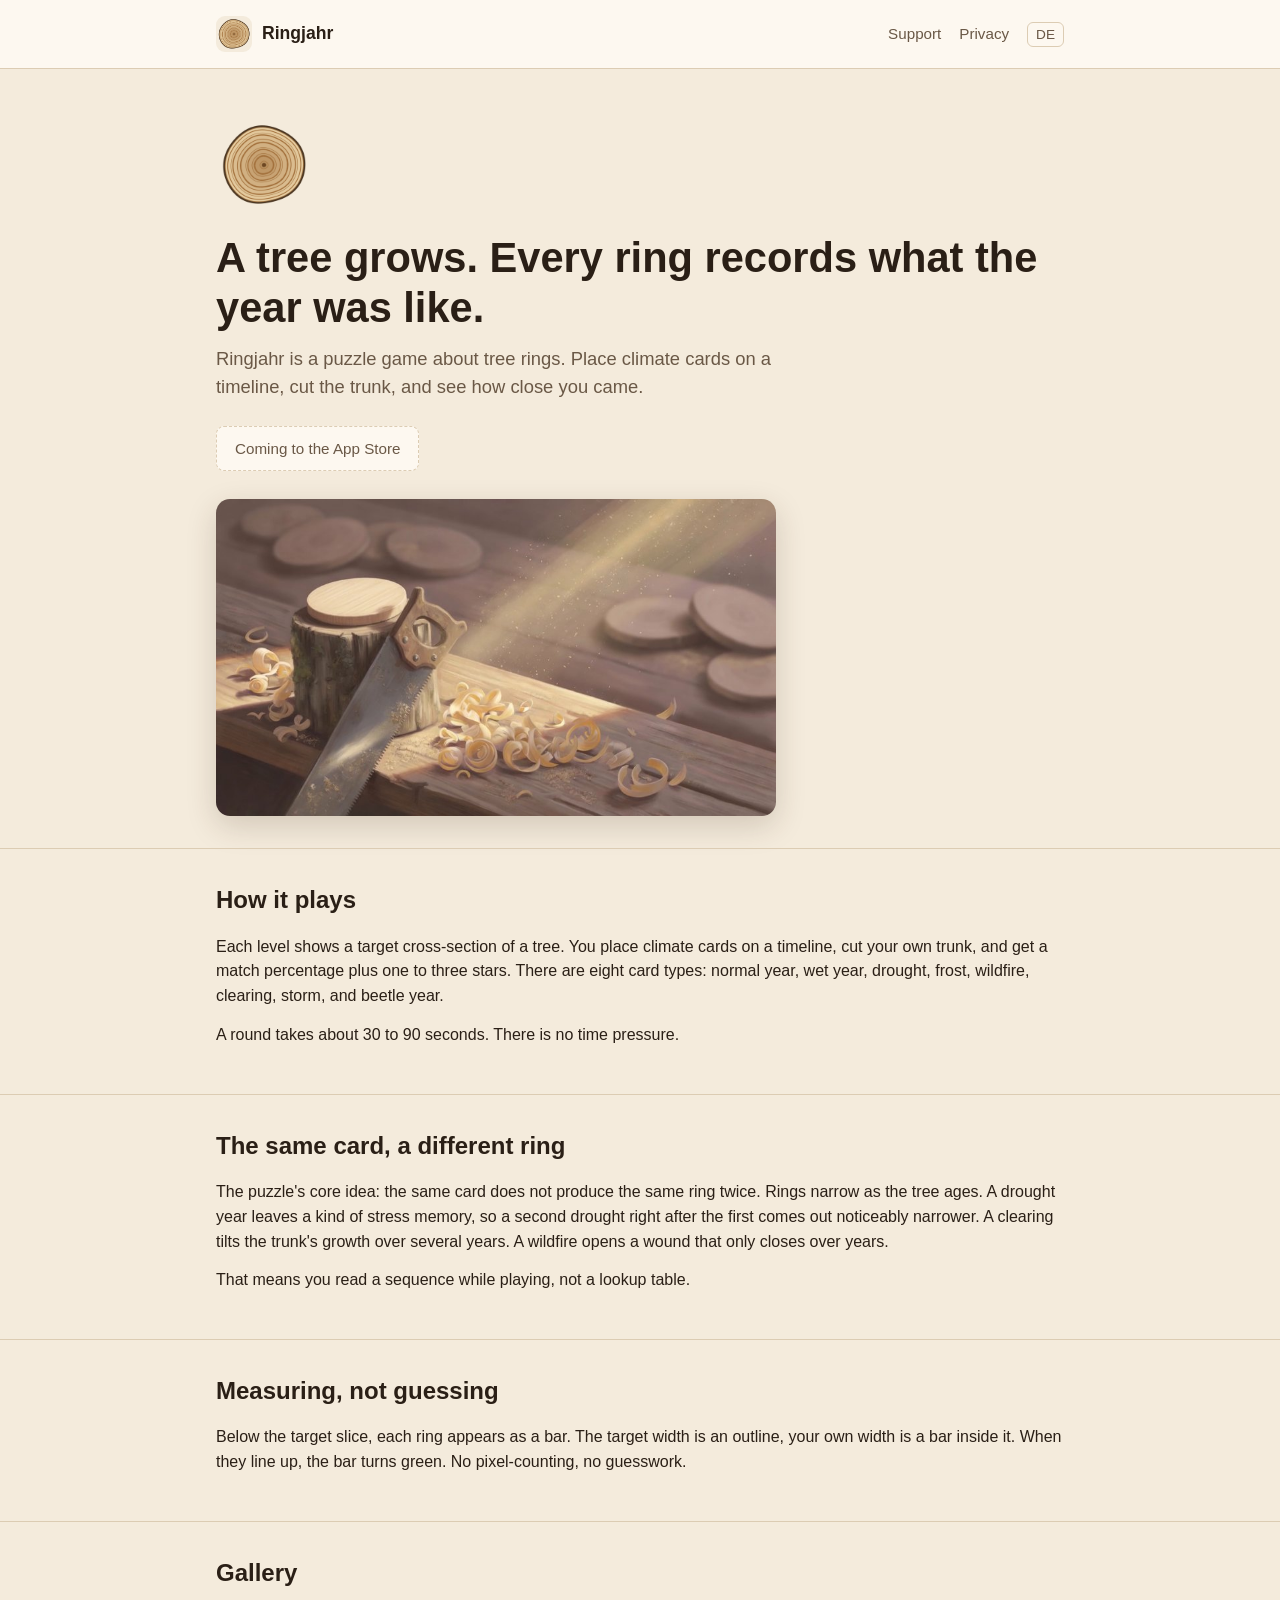
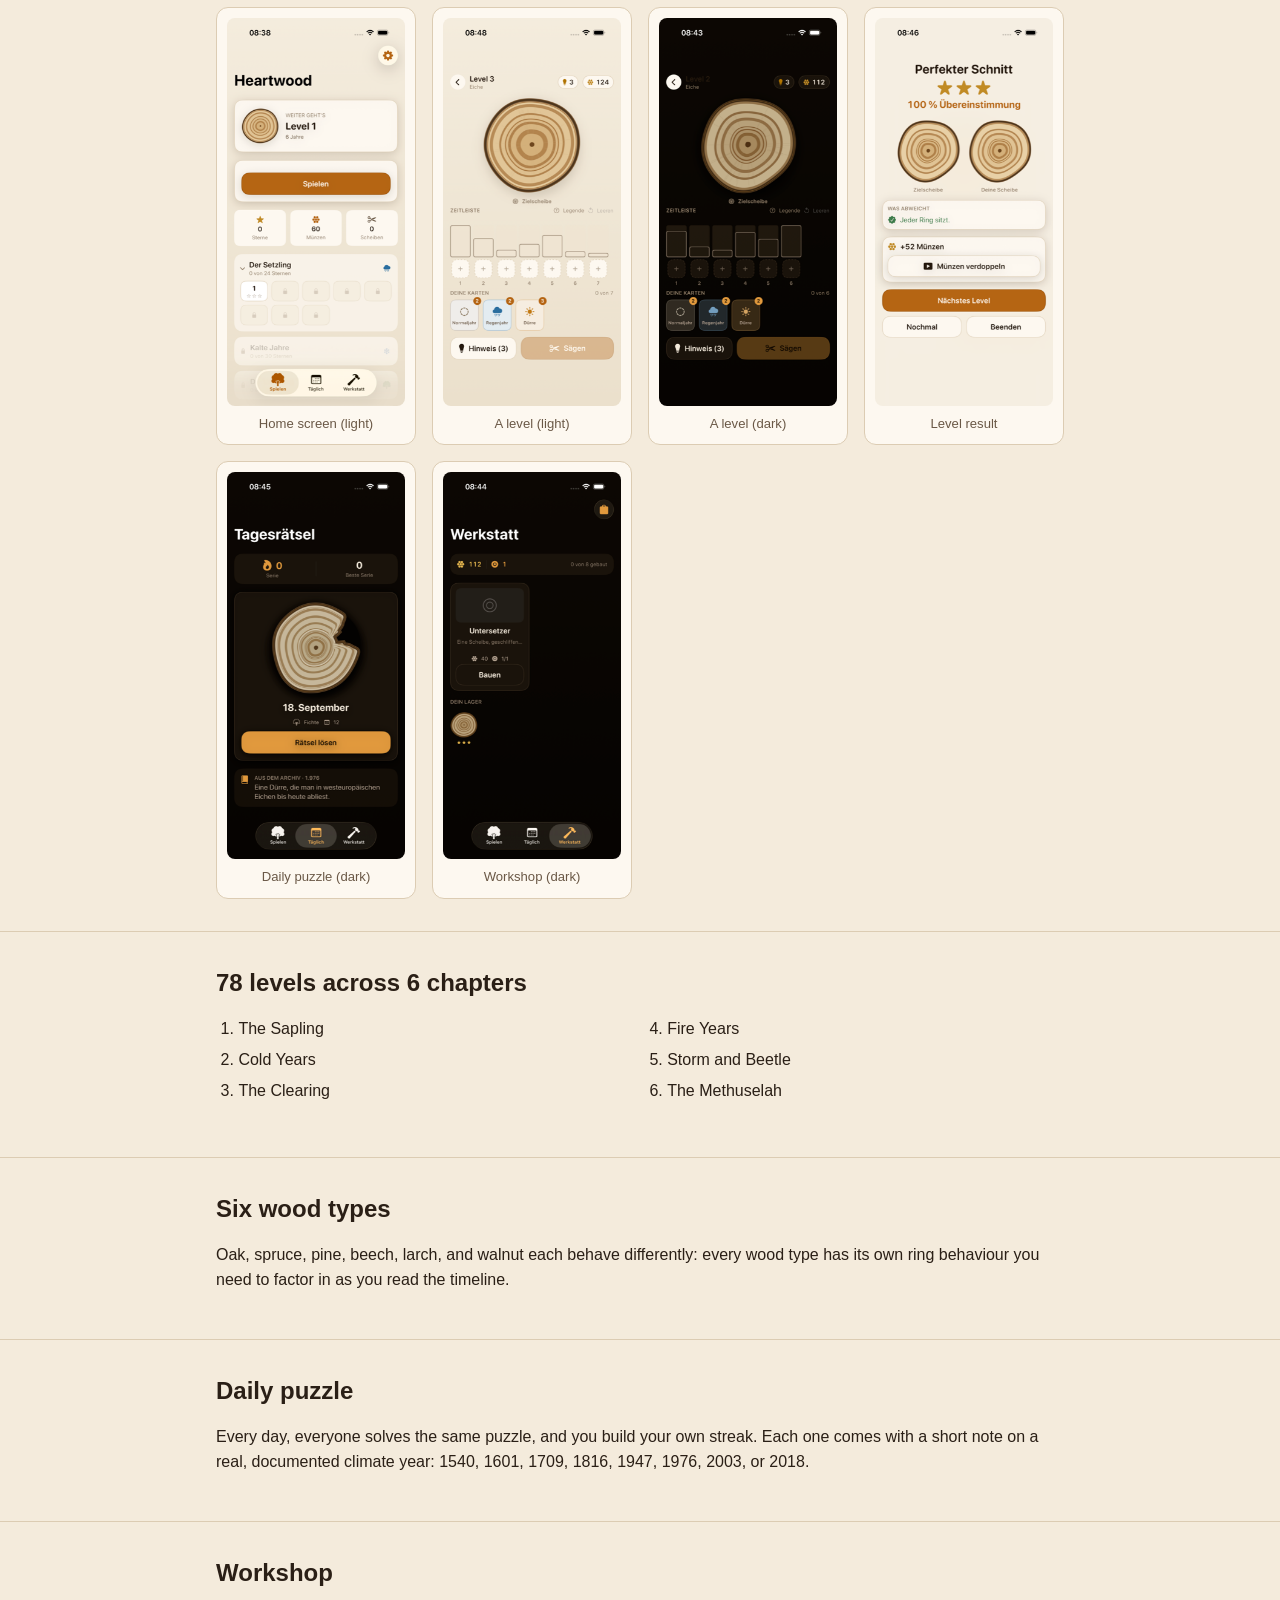
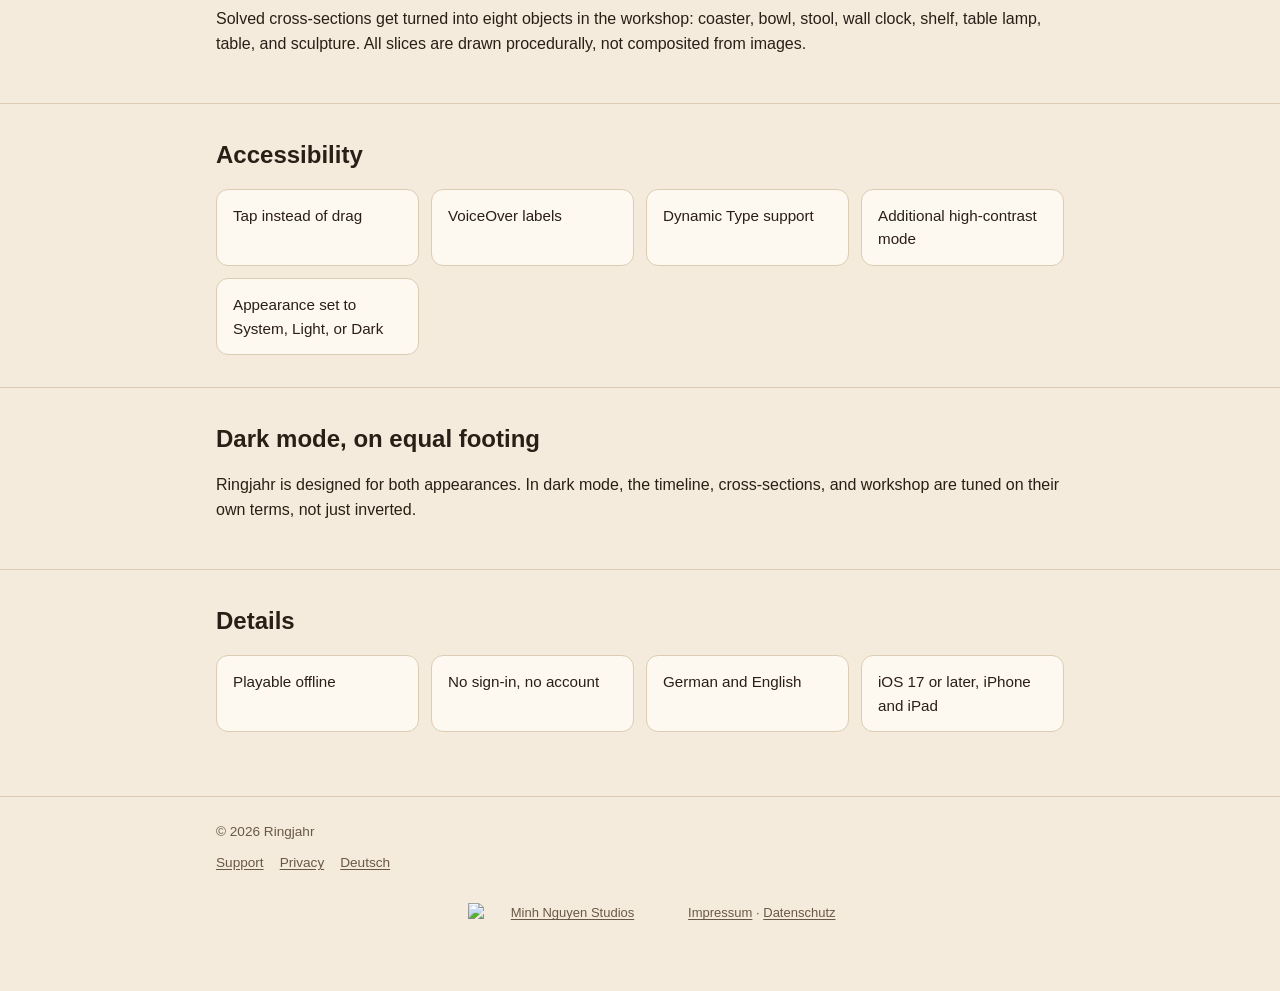
==== commit 65f49a5c: "Studio-Logo: Weißraum entfernt, größer" ====
--- a/en/index.html
+++ b/en/index.html
@@ -182,7 +182,7 @@
   </div>
 <!-- Minh Nguyen Studios -->
 <div class="minh-studio" style="clear:both;margin:20px auto 0;text-align:center;font-size:13px;line-height:1.6">
-<a href="https://minh.systems/" aria-label="Minh Nguyen Studios" style="display:inline-block"><picture><source srcset="https://minh.systems/brand/minh_studios_wortmarke_dunkel.svg" media="(prefers-color-scheme: dark)"><img src="https://minh.systems/brand/minh_studios_wortmarke_hell.svg" alt="Minh Nguyen Studios" width="280" height="70" style="display:block;margin:8px auto 4px;width:280px;max-width:80%;height:auto;border:0"></picture></a>
+<a href="https://minh.systems/" aria-label="Minh Nguyen Studios" style="display:inline-block"><picture><source srcset="https://minh.systems/brand/minh_studios_wortmarke_dunkel.svg" media="(prefers-color-scheme: dark)"><img src="https://minh.systems/brand/minh_studios_wortmarke_hell.svg" alt="Minh Nguyen Studios" width="240" height="52" style="display:block;margin:10px auto 6px;width:240px;max-width:80%;height:auto;border:0"></picture></a>
 <a href="https://minh.systems/impressum/" style="color:inherit">Impressum</a> · <a href="https://minh.systems/datenschutz/" style="color:inherit">Datenschutz</a>
 </div>
 </footer>
